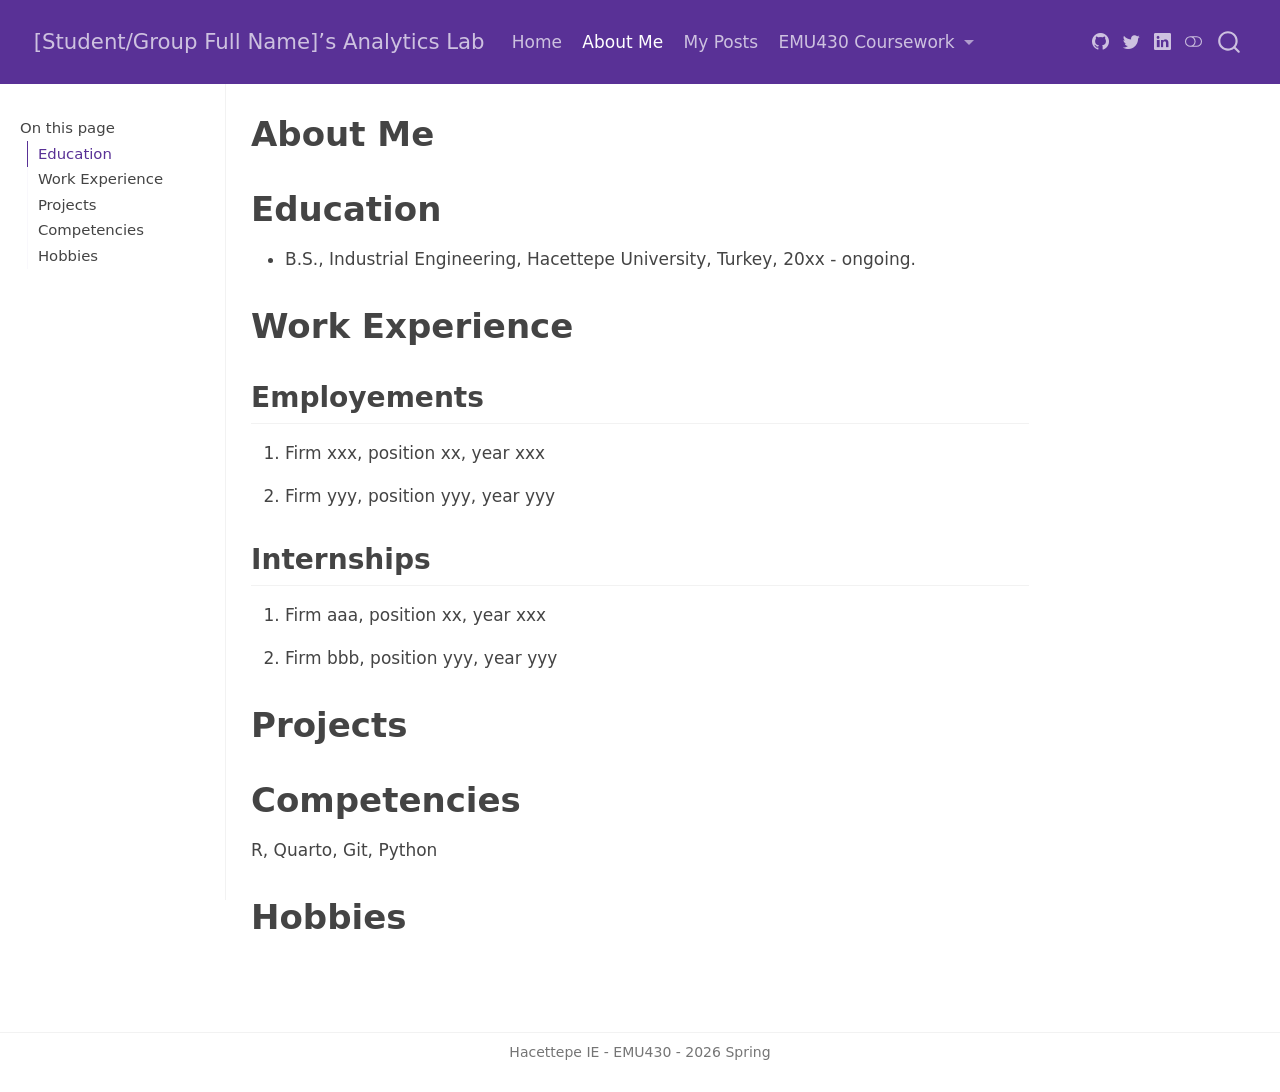
==== docs/about.html @ fee9bb47 "first website render first website render" ====
<!DOCTYPE html>
<html xmlns="http://www.w3.org/1999/xhtml" lang="en" xml:lang="en"><head>

<meta charset="utf-8">
<meta name="generator" content="quarto-1.8.25">

<meta name="viewport" content="width=device-width, initial-scale=1.0, user-scalable=yes">


<title>About Me – [Student/Group Full Name]’s Analytics Lab</title>
<style>
code{white-space: pre-wrap;}
span.smallcaps{font-variant: small-caps;}
div.columns{display: flex; gap: min(4vw, 1.5em);}
div.column{flex: auto; overflow-x: auto;}
div.hanging-indent{margin-left: 1.5em; text-indent: -1.5em;}
ul.task-list{list-style: none;}
ul.task-list li input[type="checkbox"] {
  width: 0.8em;
  margin: 0 0.8em 0.2em -1em; /* quarto-specific, see https://github.com/quarto-dev/quarto-cli/issues/4556 */ 
  vertical-align: middle;
}
</style>


<script src="site_libs/quarto-nav/quarto-nav.js"></script>
<script src="site_libs/quarto-nav/headroom.min.js"></script>
<script src="site_libs/clipboard/clipboard.min.js"></script>
<script src="site_libs/quarto-search/autocomplete.umd.js"></script>
<script src="site_libs/quarto-search/fuse.min.js"></script>
<script src="site_libs/quarto-search/quarto-search.js"></script>
<meta name="quarto:offset" content="./">
<script src="site_libs/quarto-html/quarto.js" type="module"></script>
<script src="site_libs/quarto-html/tabsets/tabsets.js" type="module"></script>
<script src="site_libs/quarto-html/axe/axe-check.js" type="module"></script>
<script src="site_libs/quarto-html/popper.min.js"></script>
<script src="site_libs/quarto-html/tippy.umd.min.js"></script>
<script src="site_libs/quarto-html/anchor.min.js"></script>
<link href="site_libs/quarto-html/tippy.css" rel="stylesheet">
<link href="site_libs/quarto-html/quarto-syntax-highlighting-7b89279ff1a6dce999919e0e67d4d9ec.css" rel="stylesheet" class="quarto-color-scheme" id="quarto-text-highlighting-styles">
<link href="site_libs/quarto-html/quarto-syntax-highlighting-dark-707d8167ce6003fca903bfe2be84ab7f.css" rel="stylesheet" class="quarto-color-scheme quarto-color-alternate" id="quarto-text-highlighting-styles">
<link href="site_libs/quarto-html/quarto-syntax-highlighting-7b89279ff1a6dce999919e0e67d4d9ec.css" rel="stylesheet" class="quarto-color-scheme-extra" id="quarto-text-highlighting-styles">
<script src="site_libs/bootstrap/bootstrap.min.js"></script>
<link href="site_libs/bootstrap/bootstrap-icons.css" rel="stylesheet">
<link href="site_libs/bootstrap/bootstrap-91e7568c61d9533fae35b7e2902f9267.min.css" rel="stylesheet" append-hash="true" class="quarto-color-scheme" id="quarto-bootstrap" data-mode="light">
<link href="site_libs/bootstrap/bootstrap-dark-700db516d7b06980125e619fb1ae2ac9.min.css" rel="stylesheet" append-hash="true" class="quarto-color-scheme quarto-color-alternate" id="quarto-bootstrap" data-mode="dark">
<link href="site_libs/bootstrap/bootstrap-91e7568c61d9533fae35b7e2902f9267.min.css" rel="stylesheet" append-hash="true" class="quarto-color-scheme-extra" id="quarto-bootstrap" data-mode="light">
<script id="quarto-search-options" type="application/json">{
  "location": "navbar",
  "copy-button": false,
  "collapse-after": 3,
  "panel-placement": "end",
  "type": "overlay",
  "limit": 50,
  "keyboard-shortcut": [
    "f",
    "/",
    "s"
  ],
  "show-item-context": false,
  "language": {
    "search-no-results-text": "No results",
    "search-matching-documents-text": "matching documents",
    "search-copy-link-title": "Copy link to search",
    "search-hide-matches-text": "Hide additional matches",
    "search-more-match-text": "more match in this document",
    "search-more-matches-text": "more matches in this document",
    "search-clear-button-title": "Clear",
    "search-text-placeholder": "",
    "search-detached-cancel-button-title": "Cancel",
    "search-submit-button-title": "Submit",
    "search-label": "Search"
  }
}</script>


<link rel="stylesheet" href="styles.css">
</head>

<body class="docked nav-fixed quarto-light"><script id="quarto-html-before-body" type="application/javascript">
    const toggleBodyColorMode = (bsSheetEl) => {
      const mode = bsSheetEl.getAttribute("data-mode");
      const bodyEl = window.document.querySelector("body");
      if (mode === "dark") {
        bodyEl.classList.add("quarto-dark");
        bodyEl.classList.remove("quarto-light");
      } else {
        bodyEl.classList.add("quarto-light");
        bodyEl.classList.remove("quarto-dark");
      }
    }
    const toggleBodyColorPrimary = () => {
      const bsSheetEl = window.document.querySelector("link#quarto-bootstrap:not([rel=disabled-stylesheet])");
      if (bsSheetEl) {
        toggleBodyColorMode(bsSheetEl);
      }
    }
    const setColorSchemeToggle = (alternate) => {
      const toggles = window.document.querySelectorAll('.quarto-color-scheme-toggle');
      for (let i=0; i < toggles.length; i++) {
        const toggle = toggles[i];
        if (toggle) {
          if (alternate) {
            toggle.classList.add("alternate");
          } else {
            toggle.classList.remove("alternate");
          }
        }
      }
    };
    const toggleColorMode = (alternate) => {
      // Switch the stylesheets
      const primaryStylesheets = window.document.querySelectorAll('link.quarto-color-scheme:not(.quarto-color-alternate)');
      const alternateStylesheets = window.document.querySelectorAll('link.quarto-color-scheme.quarto-color-alternate');
      manageTransitions('#quarto-margin-sidebar .nav-link', false);
      if (alternate) {
        // note: dark is layered on light, we don't disable primary!
        enableStylesheet(alternateStylesheets);
        for (const sheetNode of alternateStylesheets) {
          if (sheetNode.id === "quarto-bootstrap") {
            toggleBodyColorMode(sheetNode);
          }
        }
      } else {
        disableStylesheet(alternateStylesheets);
        enableStylesheet(primaryStylesheets)
        toggleBodyColorPrimary();
      }
      manageTransitions('#quarto-margin-sidebar .nav-link', true);
      // Switch the toggles
      setColorSchemeToggle(alternate)
      // Hack to workaround the fact that safari doesn't
      // properly recolor the scrollbar when toggling (#1455)
      if (navigator.userAgent.indexOf('Safari') > 0 && navigator.userAgent.indexOf('Chrome') == -1) {
        manageTransitions("body", false);
        window.scrollTo(0, 1);
        setTimeout(() => {
          window.scrollTo(0, 0);
          manageTransitions("body", true);
        }, 40);
      }
    }
    const disableStylesheet = (stylesheets) => {
      for (let i=0; i < stylesheets.length; i++) {
        const stylesheet = stylesheets[i];
        stylesheet.rel = 'disabled-stylesheet';
      }
    }
    const enableStylesheet = (stylesheets) => {
      for (let i=0; i < stylesheets.length; i++) {
        const stylesheet = stylesheets[i];
        if(stylesheet.rel !== 'stylesheet') { // for Chrome, which will still FOUC without this check
          stylesheet.rel = 'stylesheet';
        }
      }
    }
    const manageTransitions = (selector, allowTransitions) => {
      const els = window.document.querySelectorAll(selector);
      for (let i=0; i < els.length; i++) {
        const el = els[i];
        if (allowTransitions) {
          el.classList.remove('notransition');
        } else {
          el.classList.add('notransition');
        }
      }
    }
    const isFileUrl = () => {
      return window.location.protocol === 'file:';
    }
    const hasAlternateSentinel = () => {
      let styleSentinel = getColorSchemeSentinel();
      if (styleSentinel !== null) {
        return styleSentinel === "alternate";
      } else {
        return false;
      }
    }
    const setStyleSentinel = (alternate) => {
      const value = alternate ? "alternate" : "default";
      if (!isFileUrl()) {
        window.localStorage.setItem("quarto-color-scheme", value);
      } else {
        localAlternateSentinel = value;
      }
    }
    const getColorSchemeSentinel = () => {
      if (!isFileUrl()) {
        const storageValue = window.localStorage.getItem("quarto-color-scheme");
        return storageValue != null ? storageValue : localAlternateSentinel;
      } else {
        return localAlternateSentinel;
      }
    }
    const toggleGiscusIfUsed = (isAlternate, darkModeDefault) => {
      const baseTheme = document.querySelector('#giscus-base-theme')?.value ?? 'light';
      const alternateTheme = document.querySelector('#giscus-alt-theme')?.value ?? 'dark';
      let newTheme = '';
      if(authorPrefersDark) {
        newTheme = isAlternate ? baseTheme : alternateTheme;
      } else {
        newTheme = isAlternate ? alternateTheme : baseTheme;
      }
      const changeGiscusTheme = () => {
        // From: https://github.com/giscus/giscus/issues/336
        const sendMessage = (message) => {
          const iframe = document.querySelector('iframe.giscus-frame');
          if (!iframe) return;
          iframe.contentWindow.postMessage({ giscus: message }, 'https://giscus.app');
        }
        sendMessage({
          setConfig: {
            theme: newTheme
          }
        });
      }
      const isGiscussLoaded = window.document.querySelector('iframe.giscus-frame') !== null;
      if (isGiscussLoaded) {
        changeGiscusTheme();
      }
    };
    const authorPrefersDark = false;
    const darkModeDefault = authorPrefersDark;
      document.querySelector('link#quarto-text-highlighting-styles.quarto-color-scheme-extra').rel = 'disabled-stylesheet';
      document.querySelector('link#quarto-bootstrap.quarto-color-scheme-extra').rel = 'disabled-stylesheet';
    let localAlternateSentinel = darkModeDefault ? 'alternate' : 'default';
    // Dark / light mode switch
    window.quartoToggleColorScheme = () => {
      // Read the current dark / light value
      let toAlternate = !hasAlternateSentinel();
      toggleColorMode(toAlternate);
      setStyleSentinel(toAlternate);
      toggleGiscusIfUsed(toAlternate, darkModeDefault);
      window.dispatchEvent(new Event('resize'));
    };
    // Switch to dark mode if need be
    if (hasAlternateSentinel()) {
      toggleColorMode(true);
    } else {
      toggleColorMode(false);
    }
  </script>

<div id="quarto-search-results"></div>
  <header id="quarto-header" class="headroom fixed-top">
    <nav class="navbar navbar-expand-lg " data-bs-theme="dark">
      <div class="navbar-container container-fluid">
      <div class="navbar-brand-container mx-auto">
    <a href="./index.html" class="navbar-brand navbar-brand-logo">
    </a>
    <a class="navbar-brand" href="./index.html">
    <span class="navbar-title">[Student/Group Full Name]’s Analytics Lab</span>
    </a>
  </div>
            <div id="quarto-search" class="" title="Search"></div>
          <button class="navbar-toggler" type="button" data-bs-toggle="collapse" data-bs-target="#navbarCollapse" aria-controls="navbarCollapse" role="menu" aria-expanded="false" aria-label="Toggle navigation" onclick="if (window.quartoToggleHeadroom) { window.quartoToggleHeadroom(); }">
  <span class="navbar-toggler-icon"></span>
</button>
          <div class="collapse navbar-collapse" id="navbarCollapse">
            <ul class="navbar-nav navbar-nav-scroll me-auto">
  <li class="nav-item">
    <a class="nav-link" href="./index.html"> 
<span class="menu-text">Home</span></a>
  </li>  
  <li class="nav-item">
    <a class="nav-link active" href="./about.html" aria-current="page"> 
<span class="menu-text">About Me</span></a>
  </li>  
  <li class="nav-item">
    <a class="nav-link" href="./posts.html"> 
<span class="menu-text">My Posts</span></a>
  </li>  
  <li class="nav-item dropdown ">
    <a class="nav-link dropdown-toggle" href="#" id="nav-menu-emu430-coursework" role="link" data-bs-toggle="dropdown" aria-expanded="false">
 <span class="menu-text">EMU430 Coursework</span>
    </a>
    <ul class="dropdown-menu" aria-labelledby="nav-menu-emu430-coursework">    
        <li>
    <a class="dropdown-item" href="./assignments.html">
 <span class="dropdown-text">Assignments</span></a>
  </li>  
        <li>
    <a class="dropdown-item" href="./project.html">
 <span class="dropdown-text">Project</span></a>
  </li>  
    </ul>
  </li>
</ul>
          </div> <!-- /navcollapse -->
            <div class="quarto-navbar-tools tools-wide">
    <a href="https://twitter.com" title="" class="quarto-navigation-tool px-1" aria-label=""><i class="bi bi-github"></i></a>
    <a href="https://twitter.com" title="" class="quarto-navigation-tool px-1" aria-label=""><i class="bi bi-twitter"></i></a>
    <a href="https://linkedin.com" title="" class="quarto-navigation-tool px-1" aria-label=""><i class="bi bi-linkedin"></i></a>
  <a href="" class="quarto-color-scheme-toggle quarto-navigation-tool  px-1" onclick="window.quartoToggleColorScheme(); return false;" title="Toggle dark mode"><i class="bi"></i></a>
</div>
      </div> <!-- /container-fluid -->
    </nav>
</header>
<!-- content -->
<div id="quarto-content" class="quarto-container page-columns page-rows-contents page-layout-article page-navbar">
<!-- sidebar -->
  <nav id="quarto-sidebar" class="sidebar collapse collapse-horizontal quarto-sidebar-collapse-item sidebar-navigation docked overflow-auto">
    <nav id="TOC" role="doc-toc" class="toc-active">
    <h2 id="toc-title">On this page</h2>
   
  <ul>
  <li><a href="#education" id="toc-education" class="nav-link active" data-scroll-target="#education">Education</a></li>
  <li><a href="#work-experience" id="toc-work-experience" class="nav-link" data-scroll-target="#work-experience">Work Experience</a>
  <ul class="collapse">
  <li><a href="#employements" id="toc-employements" class="nav-link" data-scroll-target="#employements">Employements</a></li>
  <li><a href="#internships" id="toc-internships" class="nav-link" data-scroll-target="#internships">Internships</a></li>
  </ul></li>
  <li><a href="#projects" id="toc-projects" class="nav-link" data-scroll-target="#projects">Projects</a></li>
  <li><a href="#competencies" id="toc-competencies" class="nav-link" data-scroll-target="#competencies">Competencies</a></li>
  <li><a href="#hobbies" id="toc-hobbies" class="nav-link" data-scroll-target="#hobbies">Hobbies</a></li>
  </ul>
</nav>
</nav>
<div id="quarto-sidebar-glass" class="quarto-sidebar-collapse-item" data-bs-toggle="collapse" data-bs-target=".quarto-sidebar-collapse-item"></div>
<!-- margin-sidebar -->
    <div id="quarto-margin-sidebar" class="sidebar margin-sidebar zindex-bottom">
    </div>
<!-- main -->
<main class="content" id="quarto-document-content">


<header id="title-block-header" class="quarto-title-block default">
<div class="quarto-title">
<h1 class="title">About Me</h1>
</div>



<div class="quarto-title-meta">

    
  
    
  </div>
  


</header>


<section id="education" class="level1">
<h1>Education</h1>
<ul>
<li>B.S., Industrial Engineering, Hacettepe University, Turkey, 20xx - ongoing.</li>
</ul>
</section>
<section id="work-experience" class="level1">
<h1>Work Experience</h1>
<section id="employements" class="level2">
<h2 class="anchored" data-anchor-id="employements">Employements</h2>
<ol type="1">
<li><p>Firm xxx, position xx, year xxx</p></li>
<li><p>Firm yyy, position yyy, year yyy</p></li>
</ol>
</section>
<section id="internships" class="level2">
<h2 class="anchored" data-anchor-id="internships">Internships</h2>
<ol type="1">
<li><p>Firm aaa, position xx, year xxx</p></li>
<li><p>Firm bbb, position yyy, year yyy</p></li>
</ol>
</section>
</section>
<section id="projects" class="level1">
<h1>Projects</h1>
</section>
<section id="competencies" class="level1">
<h1>Competencies</h1>
<p>R, Quarto, Git, Python</p>
</section>
<section id="hobbies" class="level1">
<h1>Hobbies</h1>


</section>

<a onclick="window.scrollTo(0, 0); return false;" role="button" id="quarto-back-to-top"><i class="bi bi-arrow-up"></i> Back to top</a></main> <!-- /main -->
<script id="quarto-html-after-body" type="application/javascript">
  window.document.addEventListener("DOMContentLoaded", function (event) {
    // Ensure there is a toggle, if there isn't float one in the top right
    if (window.document.querySelector('.quarto-color-scheme-toggle') === null) {
      const a = window.document.createElement('a');
      a.classList.add('top-right');
      a.classList.add('quarto-color-scheme-toggle');
      a.href = "";
      a.onclick = function() { try { window.quartoToggleColorScheme(); } catch {} return false; };
      const i = window.document.createElement("i");
      i.classList.add('bi');
      a.appendChild(i);
      window.document.body.appendChild(a);
    }
    setColorSchemeToggle(hasAlternateSentinel())
    const icon = "";
    const anchorJS = new window.AnchorJS();
    anchorJS.options = {
      placement: 'right',
      icon: icon
    };
    anchorJS.add('.anchored');
    const isCodeAnnotation = (el) => {
      for (const clz of el.classList) {
        if (clz.startsWith('code-annotation-')) {                     
          return true;
        }
      }
      return false;
    }
    const onCopySuccess = function(e) {
      // button target
      const button = e.trigger;
      // don't keep focus
      button.blur();
      // flash "checked"
      button.classList.add('code-copy-button-checked');
      var currentTitle = button.getAttribute("title");
      button.setAttribute("title", "Copied!");
      let tooltip;
      if (window.bootstrap) {
        button.setAttribute("data-bs-toggle", "tooltip");
        button.setAttribute("data-bs-placement", "left");
        button.setAttribute("data-bs-title", "Copied!");
        tooltip = new bootstrap.Tooltip(button, 
          { trigger: "manual", 
            customClass: "code-copy-button-tooltip",
            offset: [0, -8]});
        tooltip.show();    
      }
      setTimeout(function() {
        if (tooltip) {
          tooltip.hide();
          button.removeAttribute("data-bs-title");
          button.removeAttribute("data-bs-toggle");
          button.removeAttribute("data-bs-placement");
        }
        button.setAttribute("title", currentTitle);
        button.classList.remove('code-copy-button-checked');
      }, 1000);
      // clear code selection
      e.clearSelection();
    }
    const getTextToCopy = function(trigger) {
      const outerScaffold = trigger.parentElement.cloneNode(true);
      const codeEl = outerScaffold.querySelector('code');
      for (const childEl of codeEl.children) {
        if (isCodeAnnotation(childEl)) {
          childEl.remove();
        }
      }
      return codeEl.innerText;
    }
    const clipboard = new window.ClipboardJS('.code-copy-button:not([data-in-quarto-modal])', {
      text: getTextToCopy
    });
    clipboard.on('success', onCopySuccess);
    if (window.document.getElementById('quarto-embedded-source-code-modal')) {
      const clipboardModal = new window.ClipboardJS('.code-copy-button[data-in-quarto-modal]', {
        text: getTextToCopy,
        container: window.document.getElementById('quarto-embedded-source-code-modal')
      });
      clipboardModal.on('success', onCopySuccess);
    }
      var localhostRegex = new RegExp(/^(?:http|https):\/\/localhost\:?[0-9]*\//);
      var mailtoRegex = new RegExp(/^mailto:/);
        var filterRegex = new RegExp('/' + window.location.host + '/');
      var isInternal = (href) => {
          return filterRegex.test(href) || localhostRegex.test(href) || mailtoRegex.test(href);
      }
      // Inspect non-navigation links and adorn them if external
     var links = window.document.querySelectorAll('a[href]:not(.nav-link):not(.navbar-brand):not(.toc-action):not(.sidebar-link):not(.sidebar-item-toggle):not(.pagination-link):not(.no-external):not([aria-hidden]):not(.dropdown-item):not(.quarto-navigation-tool):not(.about-link)');
      for (var i=0; i<links.length; i++) {
        const link = links[i];
        if (!isInternal(link.href)) {
          // undo the damage that might have been done by quarto-nav.js in the case of
          // links that we want to consider external
          if (link.dataset.originalHref !== undefined) {
            link.href = link.dataset.originalHref;
          }
        }
      }
    function tippyHover(el, contentFn, onTriggerFn, onUntriggerFn) {
      const config = {
        allowHTML: true,
        maxWidth: 500,
        delay: 100,
        arrow: false,
        appendTo: function(el) {
            return el.parentElement;
        },
        interactive: true,
        interactiveBorder: 10,
        theme: 'quarto',
        placement: 'bottom-start',
      };
      if (contentFn) {
        config.content = contentFn;
      }
      if (onTriggerFn) {
        config.onTrigger = onTriggerFn;
      }
      if (onUntriggerFn) {
        config.onUntrigger = onUntriggerFn;
      }
      window.tippy(el, config); 
    }
    const noterefs = window.document.querySelectorAll('a[role="doc-noteref"]');
    for (var i=0; i<noterefs.length; i++) {
      const ref = noterefs[i];
      tippyHover(ref, function() {
        // use id or data attribute instead here
        let href = ref.getAttribute('data-footnote-href') || ref.getAttribute('href');
        try { href = new URL(href).hash; } catch {}
        const id = href.replace(/^#\/?/, "");
        const note = window.document.getElementById(id);
        if (note) {
          return note.innerHTML;
        } else {
          return "";
        }
      });
    }
    const xrefs = window.document.querySelectorAll('a.quarto-xref');
    const processXRef = (id, note) => {
      // Strip column container classes
      const stripColumnClz = (el) => {
        el.classList.remove("page-full", "page-columns");
        if (el.children) {
          for (const child of el.children) {
            stripColumnClz(child);
          }
        }
      }
      stripColumnClz(note)
      if (id === null || id.startsWith('sec-')) {
        // Special case sections, only their first couple elements
        const container = document.createElement("div");
        if (note.children && note.children.length > 2) {
          container.appendChild(note.children[0].cloneNode(true));
          for (let i = 1; i < note.children.length; i++) {
            const child = note.children[i];
            if (child.tagName === "P" && child.innerText === "") {
              continue;
            } else {
              container.appendChild(child.cloneNode(true));
              break;
            }
          }
          if (window.Quarto?.typesetMath) {
            window.Quarto.typesetMath(container);
          }
          return container.innerHTML
        } else {
          if (window.Quarto?.typesetMath) {
            window.Quarto.typesetMath(note);
          }
          return note.innerHTML;
        }
      } else {
        // Remove any anchor links if they are present
        const anchorLink = note.querySelector('a.anchorjs-link');
        if (anchorLink) {
          anchorLink.remove();
        }
        if (window.Quarto?.typesetMath) {
          window.Quarto.typesetMath(note);
        }
        if (note.classList.contains("callout")) {
          return note.outerHTML;
        } else {
          return note.innerHTML;
        }
      }
    }
    for (var i=0; i<xrefs.length; i++) {
      const xref = xrefs[i];
      tippyHover(xref, undefined, function(instance) {
        instance.disable();
        let url = xref.getAttribute('href');
        let hash = undefined; 
        if (url.startsWith('#')) {
          hash = url;
        } else {
          try { hash = new URL(url).hash; } catch {}
        }
        if (hash) {
          const id = hash.replace(/^#\/?/, "");
          const note = window.document.getElementById(id);
          if (note !== null) {
            try {
              const html = processXRef(id, note.cloneNode(true));
              instance.setContent(html);
            } finally {
              instance.enable();
              instance.show();
            }
          } else {
            // See if we can fetch this
            fetch(url.split('#')[0])
            .then(res => res.text())
            .then(html => {
              const parser = new DOMParser();
              const htmlDoc = parser.parseFromString(html, "text/html");
              const note = htmlDoc.getElementById(id);
              if (note !== null) {
                const html = processXRef(id, note);
                instance.setContent(html);
              } 
            }).finally(() => {
              instance.enable();
              instance.show();
            });
          }
        } else {
          // See if we can fetch a full url (with no hash to target)
          // This is a special case and we should probably do some content thinning / targeting
          fetch(url)
          .then(res => res.text())
          .then(html => {
            const parser = new DOMParser();
            const htmlDoc = parser.parseFromString(html, "text/html");
            const note = htmlDoc.querySelector('main.content');
            if (note !== null) {
              // This should only happen for chapter cross references
              // (since there is no id in the URL)
              // remove the first header
              if (note.children.length > 0 && note.children[0].tagName === "HEADER") {
                note.children[0].remove();
              }
              const html = processXRef(null, note);
              instance.setContent(html);
            } 
          }).finally(() => {
            instance.enable();
            instance.show();
          });
        }
      }, function(instance) {
      });
    }
        let selectedAnnoteEl;
        const selectorForAnnotation = ( cell, annotation) => {
          let cellAttr = 'data-code-cell="' + cell + '"';
          let lineAttr = 'data-code-annotation="' +  annotation + '"';
          const selector = 'span[' + cellAttr + '][' + lineAttr + ']';
          return selector;
        }
        const selectCodeLines = (annoteEl) => {
          const doc = window.document;
          const targetCell = annoteEl.getAttribute("data-target-cell");
          const targetAnnotation = annoteEl.getAttribute("data-target-annotation");
          const annoteSpan = window.document.querySelector(selectorForAnnotation(targetCell, targetAnnotation));
          const lines = annoteSpan.getAttribute("data-code-lines").split(",");
          const lineIds = lines.map((line) => {
            return targetCell + "-" + line;
          })
          let top = null;
          let height = null;
          let parent = null;
          if (lineIds.length > 0) {
              //compute the position of the single el (top and bottom and make a div)
              const el = window.document.getElementById(lineIds[0]);
              top = el.offsetTop;
              height = el.offsetHeight;
              parent = el.parentElement.parentElement;
            if (lineIds.length > 1) {
              const lastEl = window.document.getElementById(lineIds[lineIds.length - 1]);
              const bottom = lastEl.offsetTop + lastEl.offsetHeight;
              height = bottom - top;
            }
            if (top !== null && height !== null && parent !== null) {
              // cook up a div (if necessary) and position it 
              let div = window.document.getElementById("code-annotation-line-highlight");
              if (div === null) {
                div = window.document.createElement("div");
                div.setAttribute("id", "code-annotation-line-highlight");
                div.style.position = 'absolute';
                parent.appendChild(div);
              }
              div.style.top = top - 2 + "px";
              div.style.height = height + 4 + "px";
              div.style.left = 0;
              let gutterDiv = window.document.getElementById("code-annotation-line-highlight-gutter");
              if (gutterDiv === null) {
                gutterDiv = window.document.createElement("div");
                gutterDiv.setAttribute("id", "code-annotation-line-highlight-gutter");
                gutterDiv.style.position = 'absolute';
                const codeCell = window.document.getElementById(targetCell);
                const gutter = codeCell.querySelector('.code-annotation-gutter');
                gutter.appendChild(gutterDiv);
              }
              gutterDiv.style.top = top - 2 + "px";
              gutterDiv.style.height = height + 4 + "px";
            }
            selectedAnnoteEl = annoteEl;
          }
        };
        const unselectCodeLines = () => {
          const elementsIds = ["code-annotation-line-highlight", "code-annotation-line-highlight-gutter"];
          elementsIds.forEach((elId) => {
            const div = window.document.getElementById(elId);
            if (div) {
              div.remove();
            }
          });
          selectedAnnoteEl = undefined;
        };
          // Handle positioning of the toggle
      window.addEventListener(
        "resize",
        throttle(() => {
          elRect = undefined;
          if (selectedAnnoteEl) {
            selectCodeLines(selectedAnnoteEl);
          }
        }, 10)
      );
      function throttle(fn, ms) {
      let throttle = false;
      let timer;
        return (...args) => {
          if(!throttle) { // first call gets through
              fn.apply(this, args);
              throttle = true;
          } else { // all the others get throttled
              if(timer) clearTimeout(timer); // cancel #2
              timer = setTimeout(() => {
                fn.apply(this, args);
                timer = throttle = false;
              }, ms);
          }
        };
      }
        // Attach click handler to the DT
        const annoteDls = window.document.querySelectorAll('dt[data-target-cell]');
        for (const annoteDlNode of annoteDls) {
          annoteDlNode.addEventListener('click', (event) => {
            const clickedEl = event.target;
            if (clickedEl !== selectedAnnoteEl) {
              unselectCodeLines();
              const activeEl = window.document.querySelector('dt[data-target-cell].code-annotation-active');
              if (activeEl) {
                activeEl.classList.remove('code-annotation-active');
              }
              selectCodeLines(clickedEl);
              clickedEl.classList.add('code-annotation-active');
            } else {
              // Unselect the line
              unselectCodeLines();
              clickedEl.classList.remove('code-annotation-active');
            }
          });
        }
    const findCites = (el) => {
      const parentEl = el.parentElement;
      if (parentEl) {
        const cites = parentEl.dataset.cites;
        if (cites) {
          return {
            el,
            cites: cites.split(' ')
          };
        } else {
          return findCites(el.parentElement)
        }
      } else {
        return undefined;
      }
    };
    var bibliorefs = window.document.querySelectorAll('a[role="doc-biblioref"]');
    for (var i=0; i<bibliorefs.length; i++) {
      const ref = bibliorefs[i];
      const citeInfo = findCites(ref);
      if (citeInfo) {
        tippyHover(citeInfo.el, function() {
          var popup = window.document.createElement('div');
          citeInfo.cites.forEach(function(cite) {
            var citeDiv = window.document.createElement('div');
            citeDiv.classList.add('hanging-indent');
            citeDiv.classList.add('csl-entry');
            var biblioDiv = window.document.getElementById('ref-' + cite);
            if (biblioDiv) {
              citeDiv.innerHTML = biblioDiv.innerHTML;
            }
            popup.appendChild(citeDiv);
          });
          return popup.innerHTML;
        });
      }
    }
  });
  </script>
</div> <!-- /content -->
<footer class="footer">
  <div class="nav-footer">
    <div class="nav-footer-left">
      &nbsp;
    </div>   
    <div class="nav-footer-center">
<p>Hacettepe IE - EMU430 - 2026 Spring</p>
</div>
    <div class="nav-footer-right">
      &nbsp;
    </div>
  </div>
</footer>




</body></html>
---- docs/site_libs/quarto-html/quarto-syntax-highlighting-7b89279ff1a6dce999919e0e67d4d9ec.css ----
/* quarto syntax highlight colors */
:root {
  --quarto-hl-ot-color: #003B4F;
  --quarto-hl-at-color: #657422;
  --quarto-hl-ss-color: #20794D;
  --quarto-hl-an-color: #5E5E5E;
  --quarto-hl-fu-color: #4758AB;
  --quarto-hl-st-color: #20794D;
  --quarto-hl-cf-color: #003B4F;
  --quarto-hl-op-color: #5E5E5E;
  --quarto-hl-er-color: #AD0000;
  --quarto-hl-bn-color: #AD0000;
  --quarto-hl-al-color: #AD0000;
  --quarto-hl-va-color: #111111;
  --quarto-hl-bu-color: inherit;
  --quarto-hl-ex-color: inherit;
  --quarto-hl-pp-color: #AD0000;
  --quarto-hl-in-color: #5E5E5E;
  --quarto-hl-vs-color: #20794D;
  --quarto-hl-wa-color: #5E5E5E;
  --quarto-hl-do-color: #5E5E5E;
  --quarto-hl-im-color: #00769E;
  --quarto-hl-ch-color: #20794D;
  --quarto-hl-dt-color: #AD0000;
  --quarto-hl-fl-color: #AD0000;
  --quarto-hl-co-color: #5E5E5E;
  --quarto-hl-cv-color: #5E5E5E;
  --quarto-hl-cn-color: #8f5902;
  --quarto-hl-sc-color: #5E5E5E;
  --quarto-hl-dv-color: #AD0000;
  --quarto-hl-kw-color: #003B4F;
}

/* other quarto variables */
:root {
  --quarto-font-monospace: SFMono-Regular, Menlo, Monaco, Consolas, "Liberation Mono", "Courier New", monospace;
}

/* syntax highlight based on Pandoc's rules */
pre > code.sourceCode > span {
  color: #003B4F;
}

code.sourceCode > span {
  color: #003B4F;
}

div.sourceCode,
div.sourceCode pre.sourceCode {
  color: #003B4F;
}

/* Normal */
code span {
  color: #003B4F;
}

/* Alert */
code span.al {
  color: #AD0000;
  font-style: inherit;
}

/* Annotation */
code span.an {
  color: #5E5E5E;
  font-style: inherit;
}

/* Attribute */
code span.at {
  color: #657422;
  font-style: inherit;
}

/* BaseN */
code span.bn {
  color: #AD0000;
  font-style: inherit;
}

/* BuiltIn */
code span.bu {
  font-style: inherit;
}

/* ControlFlow */
code span.cf {
  color: #003B4F;
  font-weight: bold;
  font-style: inherit;
}

/* Char */
code span.ch {
  color: #20794D;
  font-style: inherit;
}

/* Constant */
code span.cn {
  color: #8f5902;
  font-style: inherit;
}

/* Comment */
code span.co {
  color: #5E5E5E;
  font-style: inherit;
}

/* CommentVar */
code span.cv {
  color: #5E5E5E;
  font-style: italic;
}

/* Documentation */
code span.do {
  color: #5E5E5E;
  font-style: italic;
}

/* DataType */
code span.dt {
  color: #AD0000;
  font-style: inherit;
}

/* DecVal */
code span.dv {
  color: #AD0000;
  font-style: inherit;
}

/* Error */
code span.er {
  color: #AD0000;
  font-style: inherit;
}

/* Extension */
code span.ex {
  font-style: inherit;
}

/* Float */
code span.fl {
  color: #AD0000;
  font-style: inherit;
}

/* Function */
code span.fu {
  color: #4758AB;
  font-style: inherit;
}

/* Import */
code span.im {
  color: #00769E;
  font-style: inherit;
}

/* Information */
code span.in {
  color: #5E5E5E;
  font-style: inherit;
}

/* Keyword */
code span.kw {
  color: #003B4F;
  font-weight: bold;
  font-style: inherit;
}

/* Operator */
code span.op {
  color: #5E5E5E;
  font-style: inherit;
}

/* Other */
code span.ot {
  color: #003B4F;
  font-style: inherit;
}

/* Preprocessor */
code span.pp {
  color: #AD0000;
  font-style: inherit;
}

/* SpecialChar */
code span.sc {
  color: #5E5E5E;
  font-style: inherit;
}

/* SpecialString */
code span.ss {
  color: #20794D;
  font-style: inherit;
}

/* String */
code span.st {
  color: #20794D;
  font-style: inherit;
}

/* Variable */
code span.va {
  color: #111111;
  font-style: inherit;
}

/* VerbatimString */
code span.vs {
  color: #20794D;
  font-style: inherit;
}

/* Warning */
code span.wa {
  color: #5E5E5E;
  font-style: italic;
}

.prevent-inlining {
  content: "</";
}

/*# sourceMappingURL=3944bc705cfaf4c80e56f77c5205168a.css.map */
---- docs/site_libs/quarto-html/quarto-syntax-highlighting-dark-707d8167ce6003fca903bfe2be84ab7f.css ----
/* quarto syntax highlight colors */
:root {
  --quarto-hl-al-color: #f07178;
  --quarto-hl-an-color: #d4d0ab;
  --quarto-hl-at-color: #00e0e0;
  --quarto-hl-bn-color: #d4d0ab;
  --quarto-hl-bu-color: #abe338;
  --quarto-hl-ch-color: #abe338;
  --quarto-hl-co-color: #f8f8f2;
  --quarto-hl-cv-color: #ffd700;
  --quarto-hl-cn-color: #ffd700;
  --quarto-hl-cf-color: #ffa07a;
  --quarto-hl-dt-color: #ffa07a;
  --quarto-hl-dv-color: #d4d0ab;
  --quarto-hl-do-color: #f8f8f2;
  --quarto-hl-er-color: #f07178;
  --quarto-hl-ex-color: #00e0e0;
  --quarto-hl-fl-color: #d4d0ab;
  --quarto-hl-fu-color: #ffa07a;
  --quarto-hl-im-color: #abe338;
  --quarto-hl-in-color: #d4d0ab;
  --quarto-hl-kw-color: #ffa07a;
  --quarto-hl-op-color: #ffa07a;
  --quarto-hl-ot-color: #00e0e0;
  --quarto-hl-pp-color: #dcc6e0;
  --quarto-hl-re-color: #00e0e0;
  --quarto-hl-sc-color: #abe338;
  --quarto-hl-ss-color: #abe338;
  --quarto-hl-st-color: #abe338;
  --quarto-hl-va-color: #00e0e0;
  --quarto-hl-vs-color: #abe338;
  --quarto-hl-wa-color: #dcc6e0;
}

/* other quarto variables */
:root {
  --quarto-font-monospace: SFMono-Regular, Menlo, Monaco, Consolas, "Liberation Mono", "Courier New", monospace;
}

/* syntax highlight based on Pandoc's rules */
pre > code.sourceCode > span {
  color: #f8f8f2;
}

code.sourceCode > span {
  color: #f8f8f2;
}

div.sourceCode,
div.sourceCode pre.sourceCode {
  color: #f8f8f2;
}

/* Normal */
code span {
  color: #f8f8f2;
}

/* Alert */
code span.al {
  color: #f07178;
}

/* Annotation */
code span.an {
  color: #d4d0ab;
}

/* Attribute */
code span.at {
  color: #00e0e0;
}

/* BaseN */
code span.bn {
  color: #d4d0ab;
}

/* BuiltIn */
code span.bu {
  color: #abe338;
}

/* ControlFlow */
code span.cf {
  font-weight: bold;
  color: #ffa07a;
}

/* Char */
code span.ch {
  color: #abe338;
}

/* Constant */
code span.cn {
  color: #ffd700;
}

/* Comment */
code span.co {
  font-style: italic;
  color: #f8f8f2;
}

/* CommentVar */
code span.cv {
  color: #ffd700;
}

/* Documentation */
code span.do {
  color: #f8f8f2;
}

/* DataType */
code span.dt {
  color: #ffa07a;
}

/* DecVal */
code span.dv {
  color: #d4d0ab;
}

/* Error */
code span.er {
  color: #f07178;
  text-decoration: underline;
}

/* Extension */
code span.ex {
  font-weight: bold;
  color: #00e0e0;
}

/* Float */
code span.fl {
  color: #d4d0ab;
}

/* Function */
code span.fu {
  color: #ffa07a;
}

/* Import */
code span.im {
  color: #abe338;
}

/* Information */
code span.in {
  color: #d4d0ab;
}

/* Keyword */
code span.kw {
  font-weight: bold;
  color: #ffa07a;
}

/* Operator */
code span.op {
  color: #ffa07a;
}

/* Other */
code span.ot {
  color: #00e0e0;
}

/* Preprocessor */
code span.pp {
  color: #dcc6e0;
}

/* RegionMarker */
code span.re {
  background-color: #f8f8f2;
  color: #00e0e0;
}

/* SpecialChar */
code span.sc {
  color: #abe338;
}

/* SpecialString */
code span.ss {
  color: #abe338;
}

/* String */
code span.st {
  color: #abe338;
}

/* Variable */
code span.va {
  color: #00e0e0;
}

/* VerbatimString */
code span.vs {
  color: #abe338;
}

/* Warning */
code span.wa {
  color: #dcc6e0;
}

.prevent-inlining {
  content: "</";
}

/*# sourceMappingURL=f5ab3bb6f5ded8da9f12dd3a91d3da26.css.map */
---- docs/site_libs/quarto-html/quarto-syntax-highlighting-7b89279ff1a6dce999919e0e67d4d9ec.css ----
/* quarto syntax highlight colors */
:root {
  --quarto-hl-ot-color: #003B4F;
  --quarto-hl-at-color: #657422;
  --quarto-hl-ss-color: #20794D;
  --quarto-hl-an-color: #5E5E5E;
  --quarto-hl-fu-color: #4758AB;
  --quarto-hl-st-color: #20794D;
  --quarto-hl-cf-color: #003B4F;
  --quarto-hl-op-color: #5E5E5E;
  --quarto-hl-er-color: #AD0000;
  --quarto-hl-bn-color: #AD0000;
  --quarto-hl-al-color: #AD0000;
  --quarto-hl-va-color: #111111;
  --quarto-hl-bu-color: inherit;
  --quarto-hl-ex-color: inherit;
  --quarto-hl-pp-color: #AD0000;
  --quarto-hl-in-color: #5E5E5E;
  --quarto-hl-vs-color: #20794D;
  --quarto-hl-wa-color: #5E5E5E;
  --quarto-hl-do-color: #5E5E5E;
  --quarto-hl-im-color: #00769E;
  --quarto-hl-ch-color: #20794D;
  --quarto-hl-dt-color: #AD0000;
  --quarto-hl-fl-color: #AD0000;
  --quarto-hl-co-color: #5E5E5E;
  --quarto-hl-cv-color: #5E5E5E;
  --quarto-hl-cn-color: #8f5902;
  --quarto-hl-sc-color: #5E5E5E;
  --quarto-hl-dv-color: #AD0000;
  --quarto-hl-kw-color: #003B4F;
}

/* other quarto variables */
:root {
  --quarto-font-monospace: SFMono-Regular, Menlo, Monaco, Consolas, "Liberation Mono", "Courier New", monospace;
}

/* syntax highlight based on Pandoc's rules */
pre > code.sourceCode > span {
  color: #003B4F;
}

code.sourceCode > span {
  color: #003B4F;
}

div.sourceCode,
div.sourceCode pre.sourceCode {
  color: #003B4F;
}

/* Normal */
code span {
  color: #003B4F;
}

/* Alert */
code span.al {
  color: #AD0000;
  font-style: inherit;
}

/* Annotation */
code span.an {
  color: #5E5E5E;
  font-style: inherit;
}

/* Attribute */
code span.at {
  color: #657422;
  font-style: inherit;
}

/* BaseN */
code span.bn {
  color: #AD0000;
  font-style: inherit;
}

/* BuiltIn */
code span.bu {
  font-style: inherit;
}

/* ControlFlow */
code span.cf {
  color: #003B4F;
  font-weight: bold;
  font-style: inherit;
}

/* Char */
code span.ch {
  color: #20794D;
  font-style: inherit;
}

/* Constant */
code span.cn {
  color: #8f5902;
  font-style: inherit;
}

/* Comment */
code span.co {
  color: #5E5E5E;
  font-style: inherit;
}

/* CommentVar */
code span.cv {
  color: #5E5E5E;
  font-style: italic;
}

/* Documentation */
code span.do {
  color: #5E5E5E;
  font-style: italic;
}

/* DataType */
code span.dt {
  color: #AD0000;
  font-style: inherit;
}

/* DecVal */
code span.dv {
  color: #AD0000;
  font-style: inherit;
}

/* Error */
code span.er {
  color: #AD0000;
  font-style: inherit;
}

/* Extension */
code span.ex {
  font-style: inherit;
}

/* Float */
code span.fl {
  color: #AD0000;
  font-style: inherit;
}

/* Function */
code span.fu {
  color: #4758AB;
  font-style: inherit;
}

/* Import */
code span.im {
  color: #00769E;
  font-style: inherit;
}

/* Information */
code span.in {
  color: #5E5E5E;
  font-style: inherit;
}

/* Keyword */
code span.kw {
  color: #003B4F;
  font-weight: bold;
  font-style: inherit;
}

/* Operator */
code span.op {
  color: #5E5E5E;
  font-style: inherit;
}

/* Other */
code span.ot {
  color: #003B4F;
  font-style: inherit;
}

/* Preprocessor */
code span.pp {
  color: #AD0000;
  font-style: inherit;
}

/* SpecialChar */
code span.sc {
  color: #5E5E5E;
  font-style: inherit;
}

/* SpecialString */
code span.ss {
  color: #20794D;
  font-style: inherit;
}

/* String */
code span.st {
  color: #20794D;
  font-style: inherit;
}

/* Variable */
code span.va {
  color: #111111;
  font-style: inherit;
}

/* VerbatimString */
code span.vs {
  color: #20794D;
  font-style: inherit;
}

/* Warning */
code span.wa {
  color: #5E5E5E;
  font-style: italic;
}

.prevent-inlining {
  content: "</";
}

/*# sourceMappingURL=3944bc705cfaf4c80e56f77c5205168a.css.map */
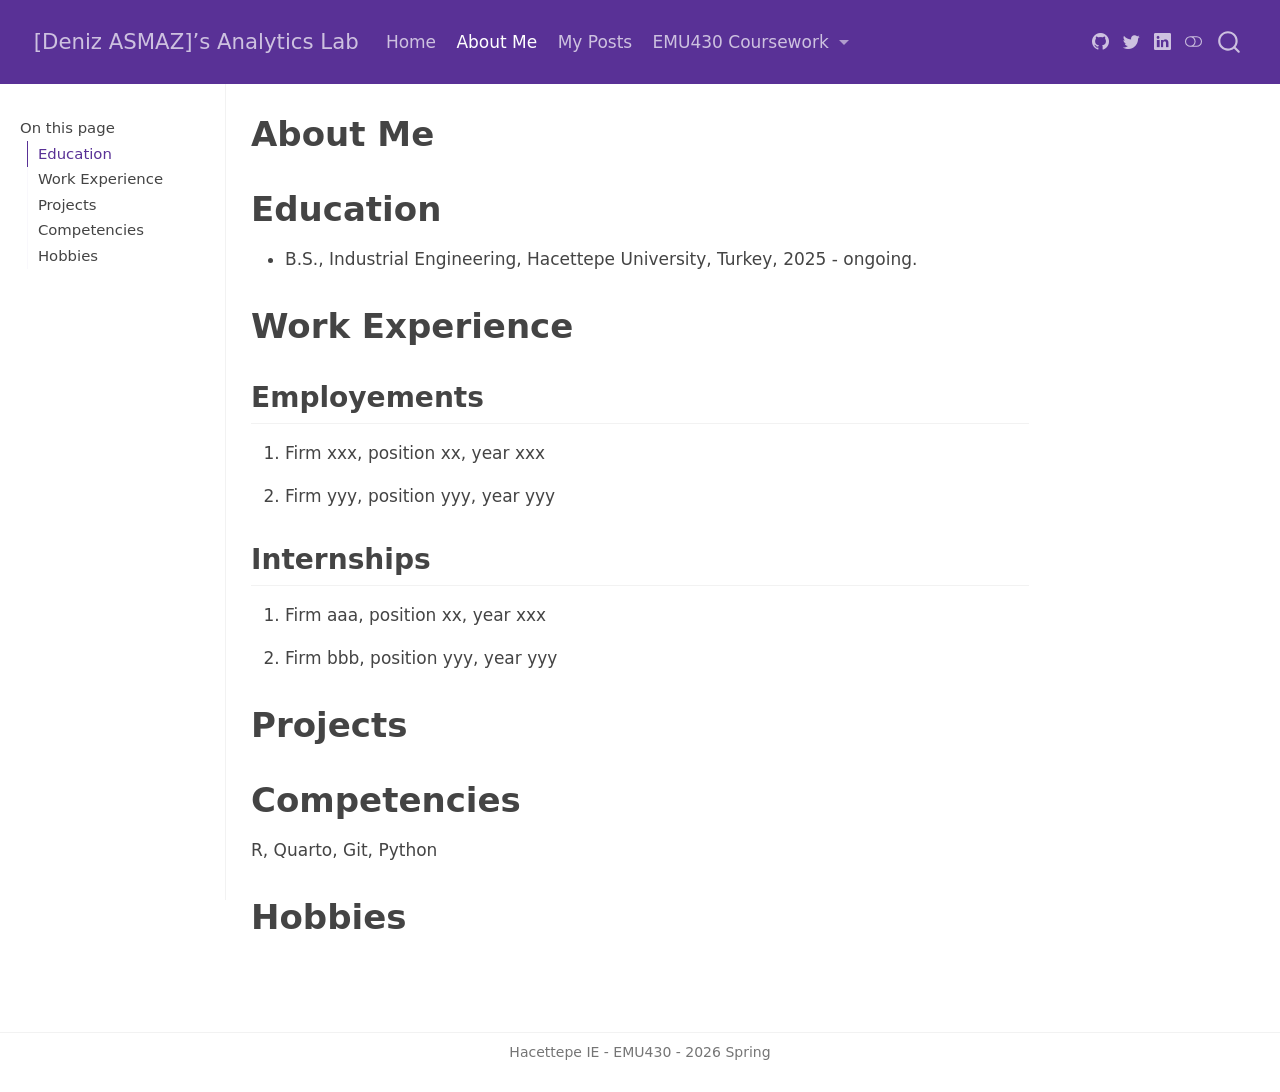
==== commit ed7e942e: "Commit to main" ====
--- a/docs/about.html
+++ b/docs/about.html
@@ -7,7 +7,7 @@
 <meta name="viewport" content="width=device-width, initial-scale=1.0, user-scalable=yes">
 
 
-<title>About Me – [Student/Group Full Name]’s Analytics Lab</title>
+<title>About Me – [Deniz ASMAZ]’s Analytics Lab</title>
 <style>
 code{white-space: pre-wrap;}
 span.smallcaps{font-variant: small-caps;}
@@ -249,7 +249,7 @@
     <a href="./index.html" class="navbar-brand navbar-brand-logo">
     </a>
     <a class="navbar-brand" href="./index.html">
-    <span class="navbar-title">[Student/Group Full Name]’s Analytics Lab</span>
+    <span class="navbar-title">[Deniz ASMAZ]’s Analytics Lab</span>
     </a>
   </div>
             <div id="quarto-search" class="" title="Search"></div>
@@ -346,7 +346,7 @@
 <section id="education" class="level1">
 <h1>Education</h1>
 <ul>
-<li>B.S., Industrial Engineering, Hacettepe University, Turkey, 20xx - ongoing.</li>
+<li>B.S., Industrial Engineering, Hacettepe University, Turkey, 2025 - ongoing.</li>
 </ul>
 </section>
 <section id="work-experience" class="level1">
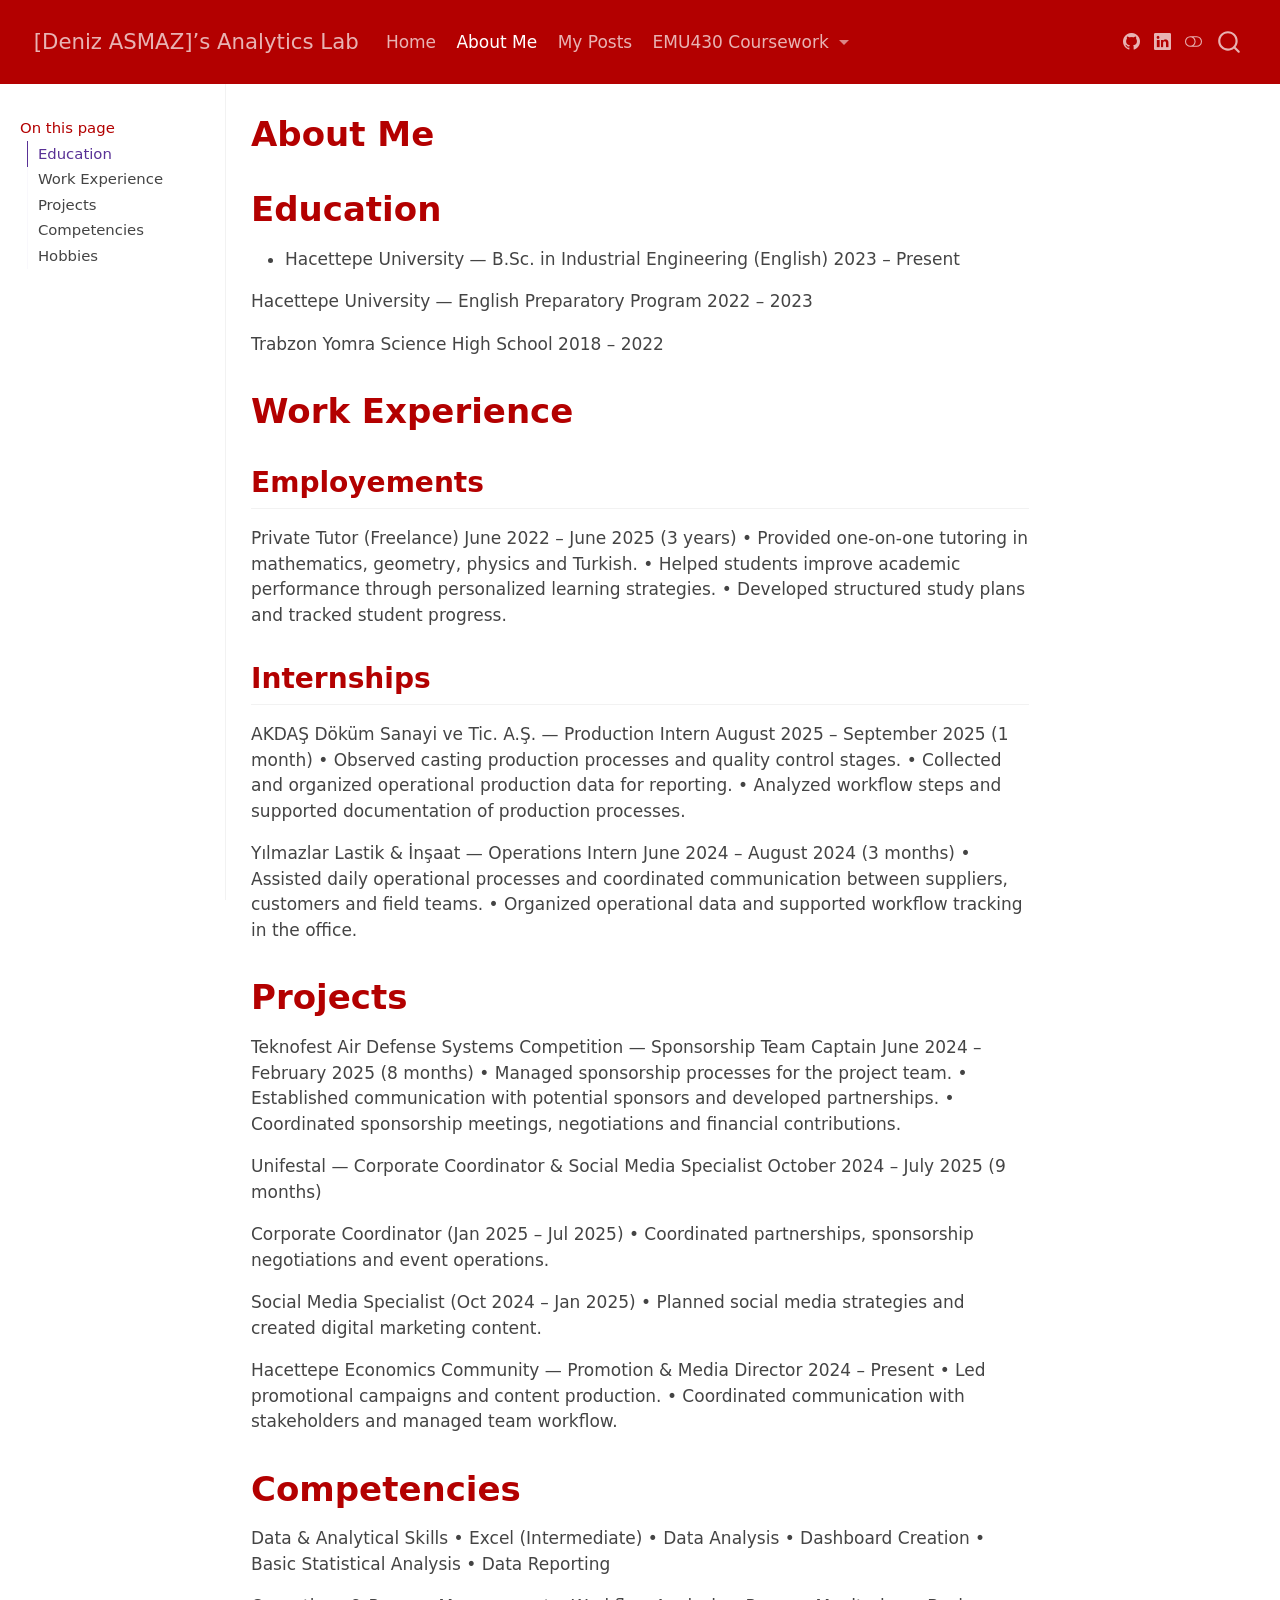
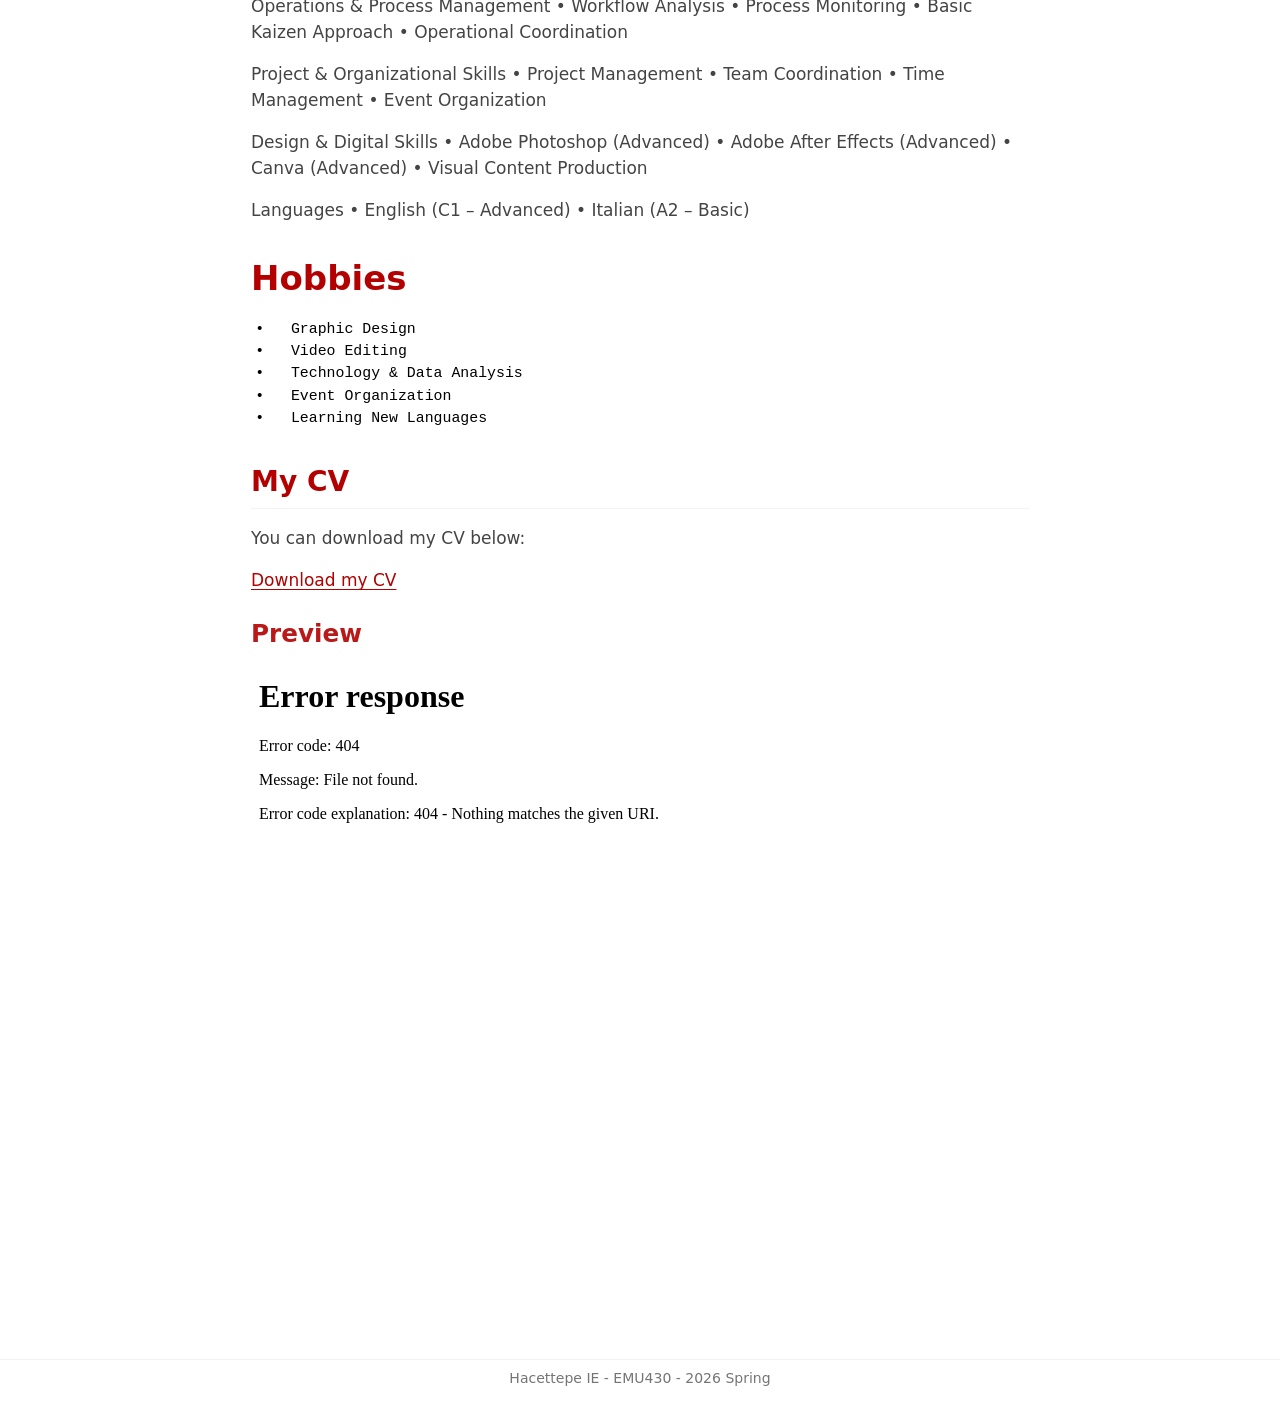
==== commit 747ffead: "add github" ====
--- a/docs/about.html
+++ b/docs/about.html
@@ -288,9 +288,8 @@
 </ul>
           </div> <!-- /navcollapse -->
             <div class="quarto-navbar-tools tools-wide">
-    <a href="https://twitter.com" title="" class="quarto-navigation-tool px-1" aria-label=""><i class="bi bi-github"></i></a>
-    <a href="https://twitter.com" title="" class="quarto-navigation-tool px-1" aria-label=""><i class="bi bi-twitter"></i></a>
-    <a href="https://linkedin.com" title="" class="quarto-navigation-tool px-1" aria-label=""><i class="bi bi-linkedin"></i></a>
+    <a href="https://github.com/denizasmaz85" title="" class="quarto-navigation-tool px-1" aria-label=""><i class="bi bi-github"></i></a>
+    <a href="https://linkedin.com/in/deniz-asmaz-6178b6255" title="" class="quarto-navigation-tool px-1" aria-label=""><i class="bi bi-linkedin"></i></a>
   <a href="" class="quarto-color-scheme-toggle quarto-navigation-tool  px-1" onclick="window.quartoToggleColorScheme(); return false;" title="Toggle dark mode"><i class="bi"></i></a>
 </div>
       </div> <!-- /container-fluid -->
@@ -312,7 +311,13 @@
   </ul></li>
   <li><a href="#projects" id="toc-projects" class="nav-link" data-scroll-target="#projects">Projects</a></li>
   <li><a href="#competencies" id="toc-competencies" class="nav-link" data-scroll-target="#competencies">Competencies</a></li>
-  <li><a href="#hobbies" id="toc-hobbies" class="nav-link" data-scroll-target="#hobbies">Hobbies</a></li>
+  <li><a href="#hobbies" id="toc-hobbies" class="nav-link" data-scroll-target="#hobbies">Hobbies</a>
+  <ul class="collapse">
+  <li><a href="#my-cv" id="toc-my-cv" class="nav-link" data-scroll-target="#my-cv">My CV</a>
+  <ul class="collapse">
+  <li><a href="#preview" id="toc-preview" class="nav-link" data-scroll-target="#preview">Preview</a></li>
+  </ul></li>
+  </ul></li>
   </ul>
 </nav>
 </nav>
@@ -346,37 +351,57 @@
 <section id="education" class="level1">
 <h1>Education</h1>
 <ul>
-<li>B.S., Industrial Engineering, Hacettepe University, Turkey, 2025 - ongoing.</li>
+<li>Hacettepe University — B.Sc. in Industrial Engineering (English) 2023 – Present</li>
 </ul>
+<p>Hacettepe University — English Preparatory Program 2022 – 2023</p>
+<p>Trabzon Yomra Science High School 2018 – 2022</p>
 </section>
 <section id="work-experience" class="level1">
 <h1>Work Experience</h1>
 <section id="employements" class="level2">
 <h2 class="anchored" data-anchor-id="employements">Employements</h2>
-<ol type="1">
-<li><p>Firm xxx, position xx, year xxx</p></li>
-<li><p>Firm yyy, position yyy, year yyy</p></li>
-</ol>
+<p>Private Tutor (Freelance) June 2022 – June 2025 (3 years) • Provided one-on-one tutoring in mathematics, geometry, physics and Turkish. • Helped students improve academic performance through personalized learning strategies. • Developed structured study plans and tracked student progress.</p>
 </section>
 <section id="internships" class="level2">
 <h2 class="anchored" data-anchor-id="internships">Internships</h2>
-<ol type="1">
-<li><p>Firm aaa, position xx, year xxx</p></li>
-<li><p>Firm bbb, position yyy, year yyy</p></li>
-</ol>
+<p>AKDAŞ Döküm Sanayi ve Tic. A.Ş. — Production Intern August 2025 – September 2025 (1 month) • Observed casting production processes and quality control stages. • Collected and organized operational production data for reporting. • Analyzed workflow steps and supported documentation of production processes.</p>
+<p>Yılmazlar Lastik &amp; İnşaat — Operations Intern June 2024 – August 2024 (3 months) • Assisted daily operational processes and coordinated communication between suppliers, customers and field teams. • Organized operational data and supported workflow tracking in the office.</p>
 </section>
 </section>
 <section id="projects" class="level1">
 <h1>Projects</h1>
+<p>Teknofest Air Defense Systems Competition — Sponsorship Team Captain June 2024 – February 2025 (8 months) • Managed sponsorship processes for the project team. • Established communication with potential sponsors and developed partnerships. • Coordinated sponsorship meetings, negotiations and financial contributions.</p>
+<p>Unifestal — Corporate Coordinator &amp; Social Media Specialist October 2024 – July 2025 (9 months)</p>
+<p>Corporate Coordinator (Jan 2025 – Jul 2025) • Coordinated partnerships, sponsorship negotiations and event operations.</p>
+<p>Social Media Specialist (Oct 2024 – Jan 2025) • Planned social media strategies and created digital marketing content.</p>
+<p>Hacettepe Economics Community — Promotion &amp; Media Director 2024 – Present • Led promotional campaigns and content production. • Coordinated communication with stakeholders and managed team workflow.</p>
 </section>
 <section id="competencies" class="level1">
 <h1>Competencies</h1>
-<p>R, Quarto, Git, Python</p>
+<p>Data &amp; Analytical Skills • Excel (Intermediate) • Data Analysis • Dashboard Creation • Basic Statistical Analysis • Data Reporting</p>
+<p>Operations &amp; Process Management • Workflow Analysis • Process Monitoring • Basic Kaizen Approach • Operational Coordination</p>
+<p>Project &amp; Organizational Skills • Project Management • Team Coordination • Time Management • Event Organization</p>
+<p>Design &amp; Digital Skills • Adobe Photoshop (Advanced) • Adobe After Effects (Advanced) • Canva (Advanced) • Visual Content Production</p>
+<p>Languages • English (C1 – Advanced) • Italian (A2 – Basic)</p>
 </section>
 <section id="hobbies" class="level1">
 <h1>Hobbies</h1>
-
-
+<pre><code>•   Graphic Design
+•   Video Editing
+•   Technology &amp; Data Analysis
+•   Event Organization
+•   Learning New Languages</code></pre>
+<section id="my-cv" class="level2">
+<h2 class="anchored" data-anchor-id="my-cv">My CV</h2>
+<p>You can download my CV below:</p>
+<p><a href="Deniz asmaz cv.pdf">Download my CV</a></p>
+<section id="preview" class="level3">
+<h3 class="anchored" data-anchor-id="preview">Preview</h3>
+<iframe src="cv.pdf" width="100%" height="600px"></iframe>
+
+
+</section>
+</section>
 </section>
 
 <a onclick="window.scrollTo(0, 0); return false;" role="button" id="quarto-back-to-top"><i class="bi bi-arrow-up"></i> Back to top</a></main> <!-- /main -->
--- a/docs/styles.css
+++ b/docs/styles.css
@@ -0,0 +1,21 @@
+/* css styles */
+/* Navbar rengi */
+.navbar {
+  background-color: #b30000 !important;
+}
+
+/* Link renkleri */
+a {
+  color: #b30000;
+}
+
+/* Başlık renkleri */
+h1, h2, h3 {
+  color: #b30000;
+}
+
+/* Buton renkleri */
+.btn-primary {
+  background-color: #b30000;
+  border-color: #b30000;
+}
